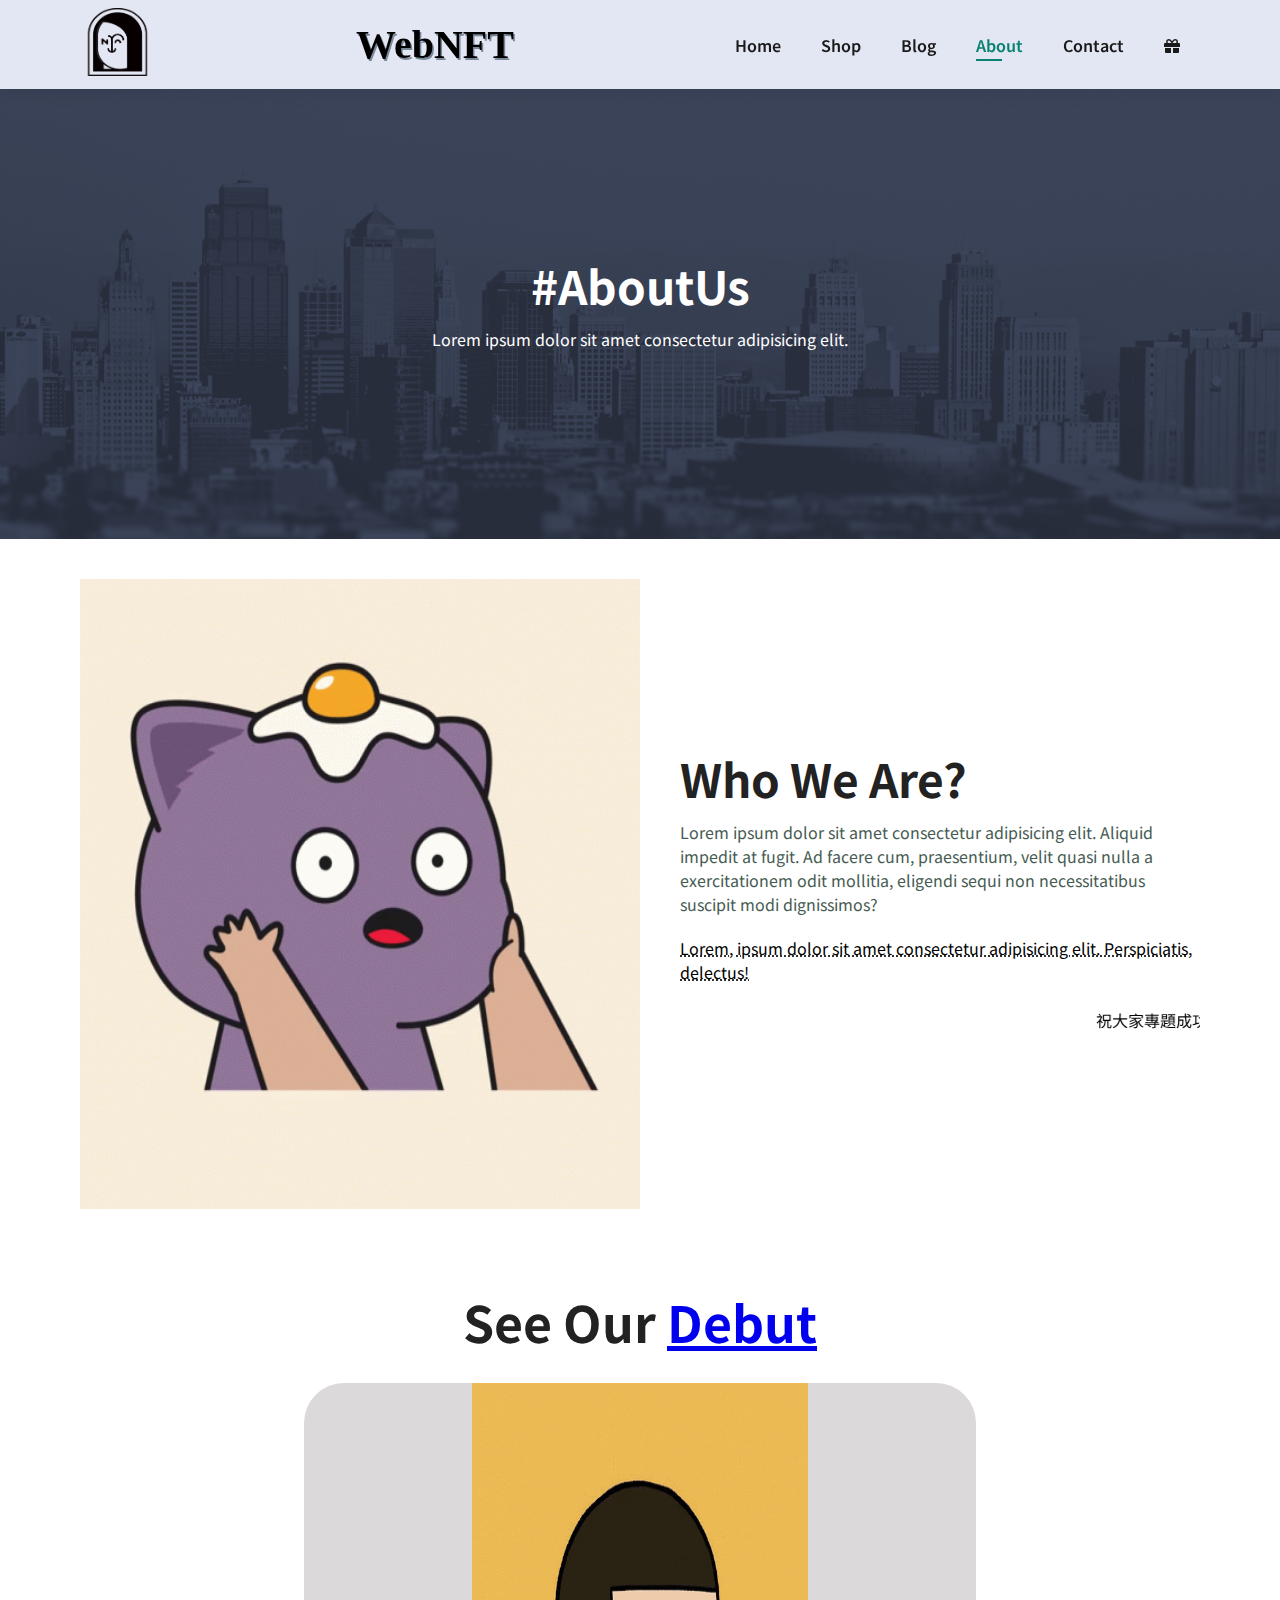
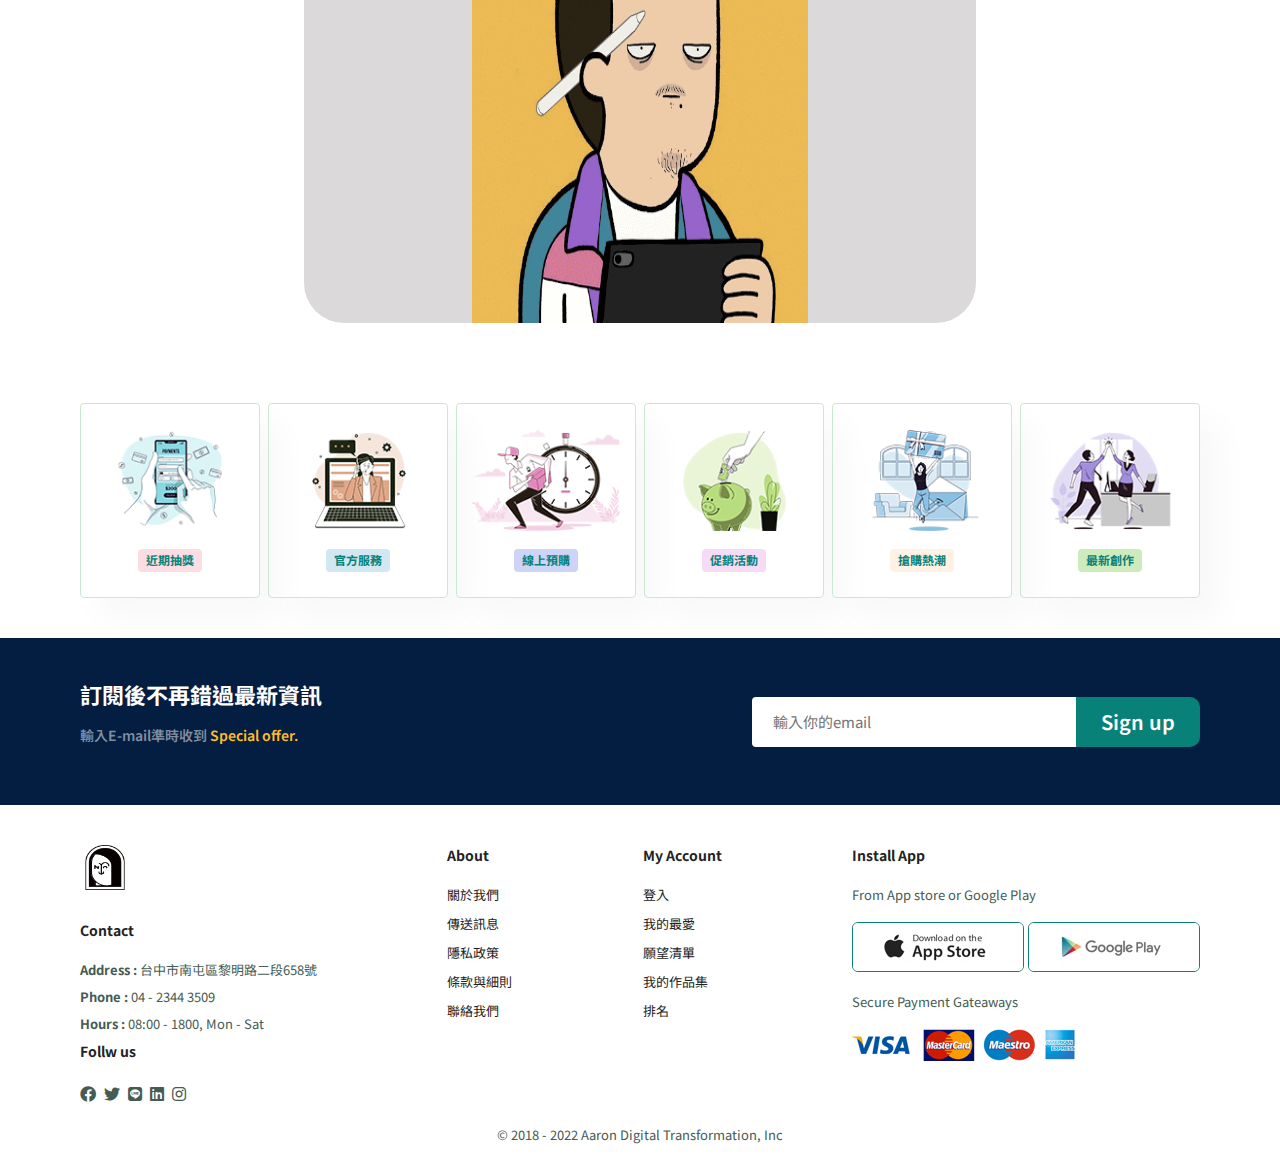
==== about.html @ 46f28f14 "First Upload" ====
<!DOCTYPE html>
<html lang="zh">
  <head>
    <meta charset="UTF-8" />
    <meta http-equiv="X-UA-Compatible" content="IE=edge" />
    <meta name="viewport" content="width=device-width, initial-scale=1.0" />
    <title>NFT Website</title>
    <link
      rel="stylesheet"
      href="https://use.fontawesome.com/releases/v5.15.4/css/all.css"
    />
    <link rel="stylesheet" href="./styles/style.css" />
    <link rel="shortcut icon" href="./img/logo2.png" />
  </head>
  <body>
    <!-- 標題 -->
    <section id="header">
      <a href="#"
        ><img
          src="img/logo2.png"
          class="logo"
          alt="logo"
          style="width: 75px; height: 68px"
        />
      </a>
      <span>WebNFT</span>

      <div>
        <ul id="navbar">
          <li><a href="index.html">Home</a></li>
          <li><a href="shop.html">Shop</a></li>
          <li><a href="blog.html">Blog</a></li>
          <li><a class="active" href="About.html">About</a></li>
          <li><a href="Contact.html">Contact</a></li>
          <li id="lg-bag">
            <a href="cart.html"><i class="fas fa-gift"></i></a>
          </li>
          <a href="#" id="close"><i class="fas fa-times"></i></a>
        </ul>
      </div>
      <div id="mobile">
        <a href="cart.html"><i class="fas fa-gift"></i></a>
        <i id="bar" class="fas fa-outdent bar"></i>
      </div>
    </section>
    <!-- 主視覺 -->
    <section id="page-header" class="about-header">
      <h2>#AboutUs</h2>
      <p>Lorem ipsum dolor sit amet consectetur adipisicing elit.</p>
    </section>

    <!-- Main contain -->
    <section id="about-head" class="section-p1">
      <img src="./img/blog/nft7.gif" alt="" />
      <div>
        <h2>Who We Are?</h2>
        <p>
          Lorem ipsum dolor sit amet consectetur adipisicing elit. Aliquid
          impedit at fugit. Ad facere cum, praesentium, velit quasi nulla a
          exercitationem odit mollitia, eligendi sequi non necessitatibus
          suscipit modi dignissimos?
        </p>

        <abbr title=""
          >Lorem, ipsum dolor sit amet consectetur adipisicing elit.
          Perspiciatis, delectus!</abbr
        >
        <br /><br />
        <marquee
          bgcolor=""
          loop="0"
          scrollamount="5"
          width="100%"
          border-radius="10px"
          >祝大家專題成功，順利轉職與賦能!!</marquee
        >
      </div>
    </section>

    <!-- 展示窗 -->
    <section id="about-debut" class="section-p1">
      <h1>See Our <a href="#">Debut</a></h1>
      <div class="gif">
        <img src="./img/about/nft.gif" alt="" />
      </div>
    </section>
    <!-- 服務項目 -->
    <section id="feature" class="section-p1">
      <div class="fe-box">
        <img src="./img/features/f1.png" alt="f1" />
        <h6>近期抽獎</h6>
      </div>
      <div class="fe-box">
        <img src="./img/features/f6.png" alt="f6" />
        <h6>官方服務</h6>
      </div>
      <div class="fe-box">
        <img src="./img/features/f2.png" alt="f2" />
        <h6>線上預購</h6>
      </div>
      <div class="fe-box">
        <img src="./img/features/f3.png" alt="f3" />
        <h6>促銷活動</h6>
      </div>
      <div class="fe-box">
        <img src="./img/features/f4.png" alt="f4" />
        <h6>搶購熱潮</h6>
      </div>
      <div class="fe-box">
        <img src="./img/features/f5.png" alt="f5" />
        <h6>最新創作</h6>
      </div>
    </section>
    <!-- News -->
    <section id="newsletter" class="section-p1">
      <div class="newstext">
        <h4>訂閱後不再錯過最新資訊</h4>
        <p>輸入E-mail準時收到<span> Special offer.</span></p>
      </div>
      <div class="form">
        <input type="text" placeholder="輸入你的email" />
        <button class="normal">Sign up</button>
      </div>
    </section>

    <!-- Itro  -->
    <footer class="section-p1">
      <div class="col">
        <img
          src="./img/logo2.png"
          alt="logo2"
          class="logo2"
          style="width: 50px; height: 45px"
        />
        <h4>Contact</h4>
        <p><strong>Address :</strong> 台中市南屯區黎明路二段658號</p>
        <p><strong>Phone :</strong> 04 - 2344 3509</p>
        <p><strong>Hours :</strong> 08:00 - 1800, Mon - Sat</p>
        <div class="follow">
          <h4>Follw us</h4>
          <div class="icon">
            <i class="fab fa-facebook"></i>
            <i class="fab fa-twitter"></i>
            <i class="fab fa-line"></i>
            <i class="fab fa-linkedin"></i>
            <i class="fab fa-instagram"></i>
          </div>
        </div>
      </div>

      <div class="col">
        <h4>About</h4>
        <a href="#">關於我們</a>
        <a href="#">傳送訊息</a>
        <a href="#">隱私政策</a>
        <a href="#">條款與細則</a>
        <a href="#">聯絡我們</a>
      </div>

      <div class="col">
        <h4>My Account</h4>
        <a href="#">登入</a>
        <a href="#">我的最愛</a>
        <a href="#">願望清單</a>
        <a href="#">我的作品集</a>
        <a href="#">排名</a>
      </div>

      <div class="col install">
        <h4>Install App</h4>
        <p>From App store or Google Play</p>
        <div class="row">
          <img src="./img/pay/app.jpg" alt="apple" />
          <img src="./img/pay/play.jpg" alt="google" />
        </div>
        <p>Secure Payment Gateaways</p>
        <img src="./img/pay/pay.png" alt="" />
      </div>

      <div class="copyright">
        <p>© 2018 - 2022 Aaron Digital Transformation, Inc</p>
      </div>
    </footer>

    <script src="./JS/app.js"></script>
  </body>
</html>
---- styles/style.css ----
@import url("https://fonts.googleapis.com/css2?family=Noto+Sans+TC&display=swap");
* {
  margin: 0;
  padding: 0;
  box-sizing: border-box;
  font-family: "Noto Sans TC", sans-serif;
}

h1 {
  font-size: 50px;
  line-height: 64px;
  color: #222;
}

h2 {
  font-size: 46px;
  line-height: 54px;
  color: #222;
}

h4 {
  font-size: 20px;
  color: #222;
}

h6 {
  font-size: 12px;
  font-weight: 700;
}

p {
  font-size: 16px;
  color: #465b52;
  margin: 15px 0 20px 0;
}

.section-p1 {
  padding: 40px 80px;
}

.section-m1 {
  margin: 40px 0;
}

button.normal {
  font-size: 20px;
  font-weight: 600;
  padding: 10px 25px;
  margin-top: 0;
  color: black;
  background-color: #fff;
  border-radius: 10px;
  cursor: pointer;
  border: none;
  outline: none;
  transition: 0.2s;
}

button.white {
  font-size: 13px;
  font-weight: 600;
  padding: 11px 18px;
  margin-top: 25px;
  color: #fff;
  background-color: transparent;
  border-radius: 5px;
  cursor: pointer;
  border: 1px solid white;
  outline: none;
  transition: 0.2s;
}

body {
  width: 100%;
}

#header {
  display: flex;
  align-items: center;
  justify-content: space-between;
  padding: 8px 80px;
  background-color: #e3e6f3;
  box-shadow: 0 5px 15px rgba(0, 0, 0, 0.06);
  z-index: 999;
  position: -webkit-sticky;
  position: sticky;
  top: 0;
  left: 0;
}
#header span {
  font-size: 2.5rem;
  font-family: Georgia, "Times New Roman", Times, serif;
  font-weight: 900;
  text-shadow: 1.5px 2px lightslategrey;
}
#header #navbar {
  display: flex;
  align-items: flex-start;
  justify-self: center;
}
#header #navbar li {
  list-style: none;
  padding: 0 20px;
  position: relative;
}
#header #navbar li a {
  text-decoration: none;
  font-size: 16px;
  font-weight: 600;
  color: #1a1a1a;
  transition: 0.3s ease;
}
#header #navbar li a:hover, #header #navbar li a.active {
  color: #088170;
}
#header #navbar li a.active::after, #header #navbar li a:hover::after {
  content: "";
  width: 30%;
  height: 2px;
  background-color: #088170;
  position: absolute;
  bottom: -4px;
  left: 20px;
}

#mobile {
  display: none;
  align-items: center;
}
#mobile .bar:hover {
  color: #088178;
  cursor: pointer;
}

#close {
  display: none;
}

#hero {
  background-image: url("../img/hero.gif");
  height: 85vh;
  width: 100%;
  background-size: cover;
  background-position: top 50% right 0;
  padding: 10px 35px;
  display: flex;
  flex-direction: column;
  align-items: flex-start;
  justify-content: flex-start;
}
#hero h4 {
  padding-bottom: 15px;
}
#hero h1 {
  color: #088170;
}
#hero button {
  background-image: url(../img/button.png);
  background-color: transparent;
  color: #088170;
  border: 0;
  padding: 5px 100px 14px 60px;
  background-size: 80%;
  background-repeat: no-repeat;
  cursor: pointer;
  font-weight: 700;
  font-size: 20px;
}

#feature {
  display: flex;
  align-items: center;
  justify-content: space-between;
  flex-wrap: wrap;
}
#feature .fe-box {
  width: 180px;
  text-align: center;
  padding: 25px 15px;
  box-shadow: 20px 20px 34px rgba(0, 0, 0, 0.03);
  border: 1px solid #cce7d0;
  border-radius: 4px;
}
#feature .fe-box:hover {
  box-shadow: 10px 10px 54px rgba(70, 62, 211, 0.1);
  cursor: pointer;
}
#feature .fe-box img {
  width: 100%;
  margin-bottom: 10px;
}
#feature .fe-box h6 {
  display: inline-block;
  padding: 5px 8px 6px 8px;
  line-height: 1;
  border-radius: 4px;
  color: #088178;
  background-color: #fddde4;
}
#feature .fe-box:nth-child(2) h6 {
  background-color: #d1e8f2;
}
#feature .fe-box:nth-child(3) h6 {
  background-color: #cdd4f8;
}
#feature .fe-box:nth-child(4) h6 {
  background-color: #f6dbf6;
}
#feature .fe-box:nth-child(5) h6 {
  background-color: #fff2e5;
}
#feature .fe-box:nth-child(6) h6 {
  background-color: #cdebbc;
}

#product1 {
  text-align: center;
}
#product1 .pro-container {
  display: flex;
  justify-content: space-between;
  padding-top: 20px;
  flex-wrap: wrap;
}
#product1 .pro {
  width: 23%;
  min-width: 250px;
  padding: 10px 12px;
  border: 1px solid #cce7d0;
  border-radius: 25px;
  cursor: pointer;
  box-shadow: 20px 20px 30px rgba(0, 0, 0, 0.02);
  margin: 15px 0;
  transition: 0.2s ease;
  position: relative;
}
#product1 .pro:hover {
  box-shadow: 20px 20px 30px rgba(0, 0, 0, 0.06);
}
#product1 .pro img {
  width: 100%;
  height: 60%;
  border-radius: 20px;
}
#product1 .pro .like {
  width: 40px;
  height: 40px;
  line-height: 40px;
  border-radius: 50px;
  background-color: #e8f6ea;
  font-weight: 500px;
  color: #088178;
  border: 1px solid #cce7d0;
  position: absolute;
  bottom: 20px;
  right: 10px;
}
#product1 .pro .like:hover {
  color: rgb(204, 88, 88);
  background-color: lightpink;
}
#product1 .pro .des {
  text-align: start;
  padding: 10px 0;
}
#product1 .pro .des .name {
  color: #606063;
  font-size: 12px;
}
#product1 .pro .des .h5 {
  padding-top: 7px;
  color: #1a1a1a;
  font-size: 14px;
}
#product1 .pro .des #star {
  font-size: 12px;
  color: rgb(243, 181, 25);
}
#product1 .pro .des .m1 {
  padding: 7px 0 0 4px;
  font-size: 15px;
  font-weight: 700;
  color: grey;
}

#banner {
  display: flex;
  flex-direction: column;
  justify-content: center;
  align-items: center;
  text-align: center;
  background-image: url("../img/banner/nft2.png");
  width: 100%;
  height: 50vh;
  background-size: cover;
  background-position: center;
}
#banner h4 {
  color: white;
  font-size: 30px;
  font-weight: 1000;
}
#banner h2 {
  color: white;
  font-size: 50px;
  padding: 5px 20px;
  margin-top: 5px;
}
#banner h2 span {
  text-shadow: 5px 5px #558abb;
}
#banner button {
  margin-top: 15px;
}
#banner button:hover {
  background-color: #0ba18d;
  color: white;
}

#sm-banner {
  display: flex;
  justify-content: space-between;
  flex-wrap: wrap;
}
#sm-banner .banner-box {
  display: flex;
  flex-direction: column;
  justify-content: center;
  align-items: flex-start;
  text-align: center;
  background-image: url("../img/banner/b17.jpg");
  min-width: 47%;
  height: 50vh;
  background-size: cover;
  background-position: center;
  padding: 30px;
}
#sm-banner .banner-box2 {
  background-image: url("../img/banner/NFT1.gif");
}
#sm-banner h4 {
  color: white;
  font-size: 30px;
  font-weight: 300;
}
#sm-banner h2 {
  color: white;
  font-size: 40px;
  font-weight: 800;
}
#sm-banner span {
  color: white;
  font-size: 20px;
  font-weight: 500;
  padding-bottom: 15px;
}
#sm-banner .banner-box:hover button {
  background-color: #088170;
  border: 1px solid #088178;
}

#banner3 {
  display: flex;
  justify-content: space-between;
  flex-wrap: wrap;
  padding: 0 80px;
}
#banner3 .banner-box {
  display: flex;
  flex-direction: column;
  justify-content: center;
  align-items: flex-start;
  text-align: center;
  background-image: url("../img/banner/nft4.gif");
  min-width: 30%;
  height: 35vh;
  background-size: cover;
  background-position: center;
  padding: 30px;
  margin-bottom: 20px;
}
#banner3 .banner-box2 {
  background-image: linear-gradient(rgba(0, 0, 0, 0.3), rgba(0, 0, 0, 0.5)), url("../img/banner/nft5.jpg");
}
#banner3 .banner-box3 {
  background-image: url("../img/banner/b7.jpg");
}
#banner3 h2 {
  color: #fff;
  font-weight: 900;
  font-size: 22px;
  text-shadow: 2px 2px gray;
}
#banner3 h3 {
  color: red;
  font-weight: 800;
  font-size: 17px;
  text-shadow: 2px 2px gray;
}

#newsletter {
  display: flex;
  justify-content: space-between;
  flex-wrap: wrap;
  align-items: center;
  background-image: url("../img/banner/b14.png");
  background-repeat: no-repeat;
  background-position: 20% 30%;
  background-color: #041e42;
}
#newsletter h4 {
  font-size: 22px;
  font-weight: 700;
  color: #fff;
}
#newsletter p {
  font-size: 14px;
  font-weight: 600;
  color: #818ea0;
}
#newsletter p span {
  color: #ffbd27;
}
#newsletter .form {
  display: flex;
  width: 40%;
}
#newsletter input {
  height: 3.125rem;
  padding: 0 1.25rem;
  font-size: 15px;
  width: 100%;
  border: 1px solid transparent;
  border-radius: 4px;
  outline: none;
  border-top-right-radius: 0;
  border-bottom-right-radius: 0;
}
#newsletter button {
  background-color: #088178;
  color: white;
  white-space: nowrap;
  border-top-left-radius: 0;
  border-bottom-left-radius: 0;
}

footer {
  display: flex;
  flex-wrap: wrap;
  justify-content: space-between;
}
footer .col {
  display: flex;
  flex-direction: column;
  align-items: flex-start;
  margin-bottom: 20px;
}
footer .logo2 {
  margin-bottom: 30px;
}
footer h4 {
  font-size: 14px;
  padding-bottom: 20px;
}
footer p {
  font-size: 13px;
  margin: 0 0 8px 0;
}
footer a {
  font-size: 13px;
  text-decoration: none;
  color: #222;
  margin-bottom: 10px;
}
footer a:hover {
  color: #088178;
}
footer .follow i {
  color: #465b52;
  padding-right: 4px;
  cursor: pointer;
}
footer .follow i:hover {
  color: #088178;
}
footer .install img {
  margin: 10px 0 15px 0;
}
footer .install .row img {
  border: 1px solid #088178;
  border-radius: 6px;
}
footer .copyright {
  width: 100%;
  text-align: center;
  margin-bottom: -20px;
}

#page-header {
  background-image: url("../img/banner/nft9.gif");
  width: 100%;
  height: 50vh;
  background-size: cover;
  display: flex;
  justify-content: center;
  text-align: center;
  flex-direction: column;
  padding: 14px;
}
#page-header h2,
#page-header p {
  color: white;
}

#pagination {
  text-align: center;
}
#pagination a {
  text-decoration: none;
  background-color: #088178;
  padding: 13px 20px;
  border-radius: 4px;
  color: white;
  font-weight: 600;
}
#pagination a i {
  font-size: 16px;
  font-weight: 600;
}

#nft {
  display: flex;
  margin-top: 20px;
}
#nft .single-pro-nft {
  width: 40%;
  margin-right: 50px;
}
#nft .single-pro-details {
  width: 50%;
  padding: 30px 0 0 40px;
}
#nft .single-pro-details .eth {
  font-size: 40px;
  color: #606063;
  margin-bottom: 8px;
}
#nft .single-pro-details .m2 {
  font-size: 30px;
  color: rgb(108, 108, 24);
}
#nft .single-pro-details h4 {
  padding: 30px 0 10px 0;
}
#nft .single-pro-details select {
  display: block;
  padding: 5px 10px;
  margin-bottom: 10px;
}
#nft .single-pro-details input {
  width: 50px;
  height: 47px;
  padding-left: 10px;
  font-size: 16px;
  margin-right: 10px;
}
#nft .single-pro-details input:focus {
  outline: none;
}
#nft .single-pro-details button {
  background-color: #088178;
  color: white;
}
#nft .single-pro-details span {
  line-height: 25px;
}

.small-img-group {
  display: flex;
  justify-content: space-between;
}

.small-img-col {
  flex-basis: 24%;
  cursor: pointer;
}

#page-header.blog-header {
  background-image: url(../img/banner/b19.jpg);
}

#blog {
  padding: 150px 150px 0 150px;
}
#blog .blog-box {
  display: flex;
  align-items: center;
  width: 100%;
  position: relative;
  padding-bottom: 90px;
}
#blog .blog-box h1 {
  position: absolute;
  top: -40px;
  left: 0;
  font-size: 70px;
  font-weight: 700;
  color: #c9cbce;
  z-index: -9;
}
#blog .blog-img {
  width: 50%;
  margin-right: 40px;
}
#blog .blog-details {
  width: 50%;
}
#blog .blog-details a {
  text-decoration: none;
  font-size: 11px;
  color: black;
  font-weight: 700;
  position: relative;
  transition: 0.3s ease;
}
#blog .blog-details a::after {
  content: "";
  width: 50px;
  height: 1px;
  background-color: black;
  position: absolute;
  top: 8px;
  right: -60px;
}
#blog .blog-details a:hover {
  color: #088178;
}
#blog .blog-details a:hover::after {
  background-color: #088178;
}
#blog img {
  width: 80%;
  height: 400px;
  -o-object-fit: cover;
     object-fit: cover;
}

#page-header.about-header {
  background-image: url(../img/about/banner.png);
}

#about-head {
  display: flex;
  align-items: center;
}
#about-head div {
  padding-left: 40px;
}
#about-head img {
  width: 50%;
  height: 70vh;
}

#about-debut {
  text-align: center;
}
#about-debut .gif {
  display: flex;
  width: 60%;
  height: 60%;
  margin: 30px auto 0 auto;
  background-color: rgba(165, 161, 161, 0.4);
  border-radius: 40px;
}
#about-debut .gif img {
  display: block;
  margin: auto;
  width: 50%;
  height: 60vh;
}

#page-header.contact-header {
  background-image: url(../img/banner/b1.jpg);
}

#contact-details {
  display: flex;
  align-items: center;
  justify-content: space-between;
}
#contact-details .details {
  width: 40%;
}
#contact-details .details span {
  font-size: 12px;
}
#contact-details .details h2 {
  font-size: 26px;
  line-height: 36px;
  padding: 20px 0;
}
#contact-details .details h3 {
  font-size: 16px;
  padding-bottom: 15px;
}
#contact-details .details li {
  list-style: none;
  display: flex;
  padding: 10px 0;
}
#contact-details .details li i {
  font-size: 14px;
  padding-right: 22px;
}
#contact-details .details li p {
  margin: 0;
  font-size: 14px;
}
#contact-details .map {
  width: 55%;
  height: 400px;
}
#contact-details .map iframe {
  width: 100%;
  height: 100%;
}

#form-details {
  display: flex;
  justify-content: space-between;
  margin: 30px;
  padding: 80px;
  border: 1px solid rgb(199, 197, 197);
}
#form-details form {
  width: 65%;
  display: flex;
  flex-direction: column;
  align-items: flex-start;
}
#form-details form span {
  font-size: 12px;
}
#form-details form h2 {
  font-size: 26px;
  line-height: 35px;
  padding: 20px 0;
}
#form-details form input,
#form-details form textarea {
  width: 100%;
  padding: 12px 15px;
  outline: none;
  margin-bottom: 20px;
  border: 1px solid #e1e1e1;
}
#form-details form button {
  background-color: #088178;
  color: white;
}
#form-details .people div {
  padding-bottom: 25px;
  display: flex;
  align-items: flex-start;
}
#form-details .people div img {
  width: 65px;
  height: 60px;
  -o-object-fit: cover;
     object-fit: cover;
  margin-right: 15px;
}
#form-details .people div p {
  margin: 0;
  font-size: 13px;
  line-height: 25px;
}
#form-details .people div p span {
  display: block;
  font-size: 16px;
  font-weight: 600;
  color: black;
}

#cart {
  overflow-x: auto;
}
#cart table {
  width: 100%;
  border-collapse: collapse;
  table-layout: fixed;
  white-space: nowrap;
}
#cart table img {
  width: 70px;
}
#cart table td:nth-child(1) {
  width: 100px;
  text-align: center;
}
#cart table td:nth-child(2) {
  width: 150px;
  text-align: center;
}
#cart table td:nth-child(3) {
  width: 250px;
  text-align: center;
}
#cart table td:nth-child(4), #cart table td:nth-child(5), #cart table td:nth-child(6) {
  width: 150px;
  text-align: center;
}
#cart table td:nth-child(5) input {
  width: 70px;
  padding: 10px 5px 10px 15px;
}
#cart table thead {
  border: 1px solid #e2e9e1;
  border-left: none;
  border-right: none;
}
#cart table thead td {
  font-weight: 700;
  font-size: 13px;
  padding: 18px 0;
}
#cart table tbody tr td {
  padding-top: 15px;
  font-size: 13px;
}

#cart-add {
  display: flex;
  flex-wrap: wrap;
  justify-content: space-between;
}
#cart-add #coupon {
  width: 50%;
  margin-bottom: 30px;
}
#cart-add #coupon h3 {
  padding-bottom: 15px;
}
#cart-add #coupon input {
  padding: 12px 20px;
  outline: none;
  width: 60%;
  margin-right: 10px;
  border: 1px solid #e2e0e1;
}
#cart-add #coupon button {
  background-color: #088178;
  color: white;
  padding: 5px 18px 10px 18px;
}
#cart-add #subtotal {
  width: 50%;
  margin-bottom: 30px;
  border: 1px solid #e2e9e1;
  padding: 30px;
}
#cart-add #subtotal table {
  border-collapse: collapse;
  width: 100%;
  margin-bottom: 20px;
}
#cart-add #subtotal table td {
  width: 50%;
  border: 1px solid #e2e9e1;
  padding: 10px;
  font-size: 13px;
}
#cart-add #subtotal h3 {
  padding-bottom: 15px;
}
#cart-add #subtotal button {
  background-color: #088178;
  color: white;
  padding: 5px 18px 10px 18px;
}

@media (max-width: 821px) {
  .section-p1 {
    padding: 40px 40px;
  }
  #page-header.shop-header {
    width: 100%;
    height: 40vh;
    background-size: contain;
    background-repeat: no-repeat;
  }
  #navbar {
    display: flex;
    flex-direction: column;
    align-items: flex-start;
    justify-content: flex-start;
    position: fixed;
    top: 0;
    right: -300px;
    height: 100vh;
    width: 200px;
    background-color: #e3e6f3;
    box-shadow: 0 40px 60px rgba(0, 0, 0, 0.2);
    padding: 80px 0 0 10px;
    transition: 0.3s;
  }
  #navbar li {
    margin-bottom: 25px;
  }
  #navbar.active {
    right: 0px;
  }
  #mobile {
    display: flex;
    align-items: center;
  }
  #mobile i {
    color: #1a1a1a;
    font-size: 24px;
    padding-left: 20px;
  }
  #close {
    display: initial;
    position: absolute;
    top: 30px;
    left: 30px;
    color: rgb(27, 25, 25);
    font-size: 24px;
  }
  #lg-bag {
    display: none;
  }
  #hero {
    height: 60vh;
    padding: 0px 80px;
    background-position: top 30% right 30%;
  }
  #hero h2 {
    font-size: 30px;
    margin: -20px 0;
  }
  #hero p {
    font-size: 13px;
  }
  #hero button {
    position: absolute;
    right: 0;
    padding: 0px 50px 12px 18px;
    margin-top: 5px;
    font-size: 15px;
  }
  #feature {
    justify-content: center;
  }
  #feature .fe-box {
    margin: 15px 15px;
  }
  #product1 .pro-container {
    justify-content: center;
  }
  #product1 .pro {
    margin: 15px 15px;
  }
  #banner {
    height: 43vh;
  }
  #sm-banner .banner-box {
    min-width: 100%;
    height: 50vh;
    margin-bottom: 20px;
  }
  #banner3 {
    padding: 0 40px;
  }
  #banner3 .banner-box {
    width: 28%;
  }
  #newletter .form {
    width: 70%;
  }
  #blog {
    padding: 100px 20px 0 150px;
  }
  #blog .blog-box {
    display: flex;
    flex-direction: column;
    align-items: flex-start;
  }
  #blog .blog-img {
    width: 100%;
    margin-right: 0px;
    margin-bottom: 30px;
  }
  #blog .blog-details {
    width: 100%;
  }
  #about-debut .gif img {
    display: block;
    margin: auto;
    width: 60%;
    height: 50vh;
  }
  #form-details {
    padding: 40px;
  }
  #form-details form {
    width: 50%;
  }
}
@media (max-width: 620px) {
  #header {
    padding: 10px 30px;
  }
  #page-header.shop-header {
    width: 100%;
    height: 30vh;
  }
  .section-p1 {
    padding: 20px;
  }
  h1 {
    font-size: 28px;
  }
  h2 {
    font-size: 32px;
  }
  #hero {
    padding: 0 20px;
    background-position: 55%;
  }
  #feature {
    justify-content: space-between;
  }
  #feature .fe-box {
    width: 45%;
    margin: 0 0 15px 0;
  }
  #product1 .pro {
    width: 100%;
  }
  #banner {
    height: 40vh;
  }
  #sm-banner .banner-box {
    height: 40vh;
  }
  #sm-banner .banner-box2 {
    margin-top: 20px;
  }
  #banner3 {
    padding: 0 20px;
  }
  #banner3 .banner-box {
    width: 100%;
  }
  #newsletter {
    padding: 40px 20px;
  }
  #newsletter .form {
    width: 100%;
  }
  #nft {
    display: flex;
    flex-direction: column;
  }
  #nft .single-pro-nft {
    width: 100%;
    margin-right: 0px;
  }
  #nft .single-pro-details {
    width: 100%;
  }
  #blog {
    padding: 100px 20px 0 150px;
  }
  #blog .blog-box {
    display: flex;
    flex-direction: column;
    align-items: flex-start;
  }
  #blog .blog-img {
    width: 100%;
    margin-right: 0px;
    margin-bottom: 30px;
  }
  #blog .blog-details {
    width: 100%;
  }
  #about-head {
    flex-direction: column;
  }
  #about-head img {
    width: 100%;
  }
  #about-debut .gif img {
    width: 100%;
    height: 30%;
  }
  #contact-details {
    flex-direction: column;
  }
  #contact-details .details {
    width: 100%;
    margin-bottom: 30px;
  }
  #contact-details .map {
    width: 100%;
  }
  #form-details {
    margin: 10px;
    padding: 30px 10px;
    flex-wrap: wrap;
  }
  #form-details form {
    width: 100%;
    margin-bottom: 30px;
  }
  #cart-add {
    flex-direction: column;
  }
  #cart-add #coupon {
    width: 80%;
    display: block;
    margin: 20px 0 20px 80px;
  }
  #cart-add #subtotal {
    width: 100%;
    padding: 20px;
  }
}/*# sourceMappingURL=style.css.map */
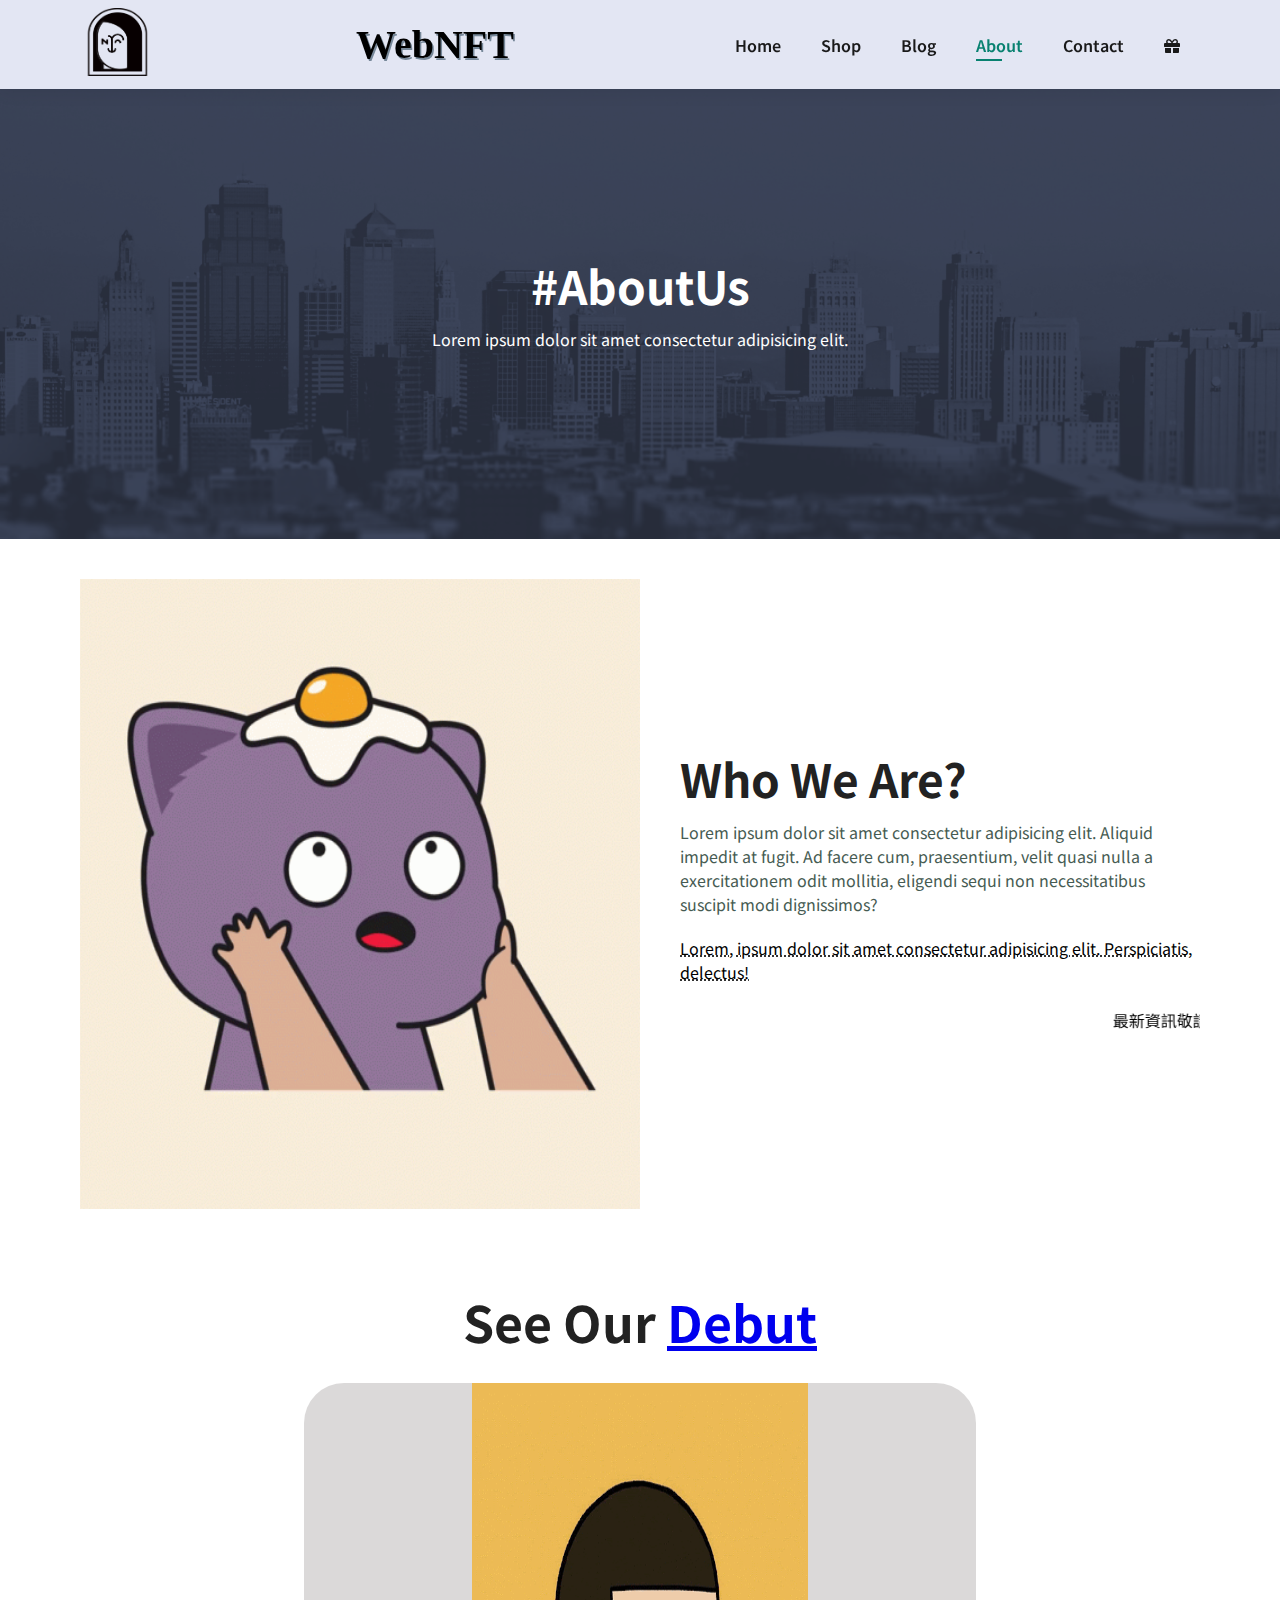
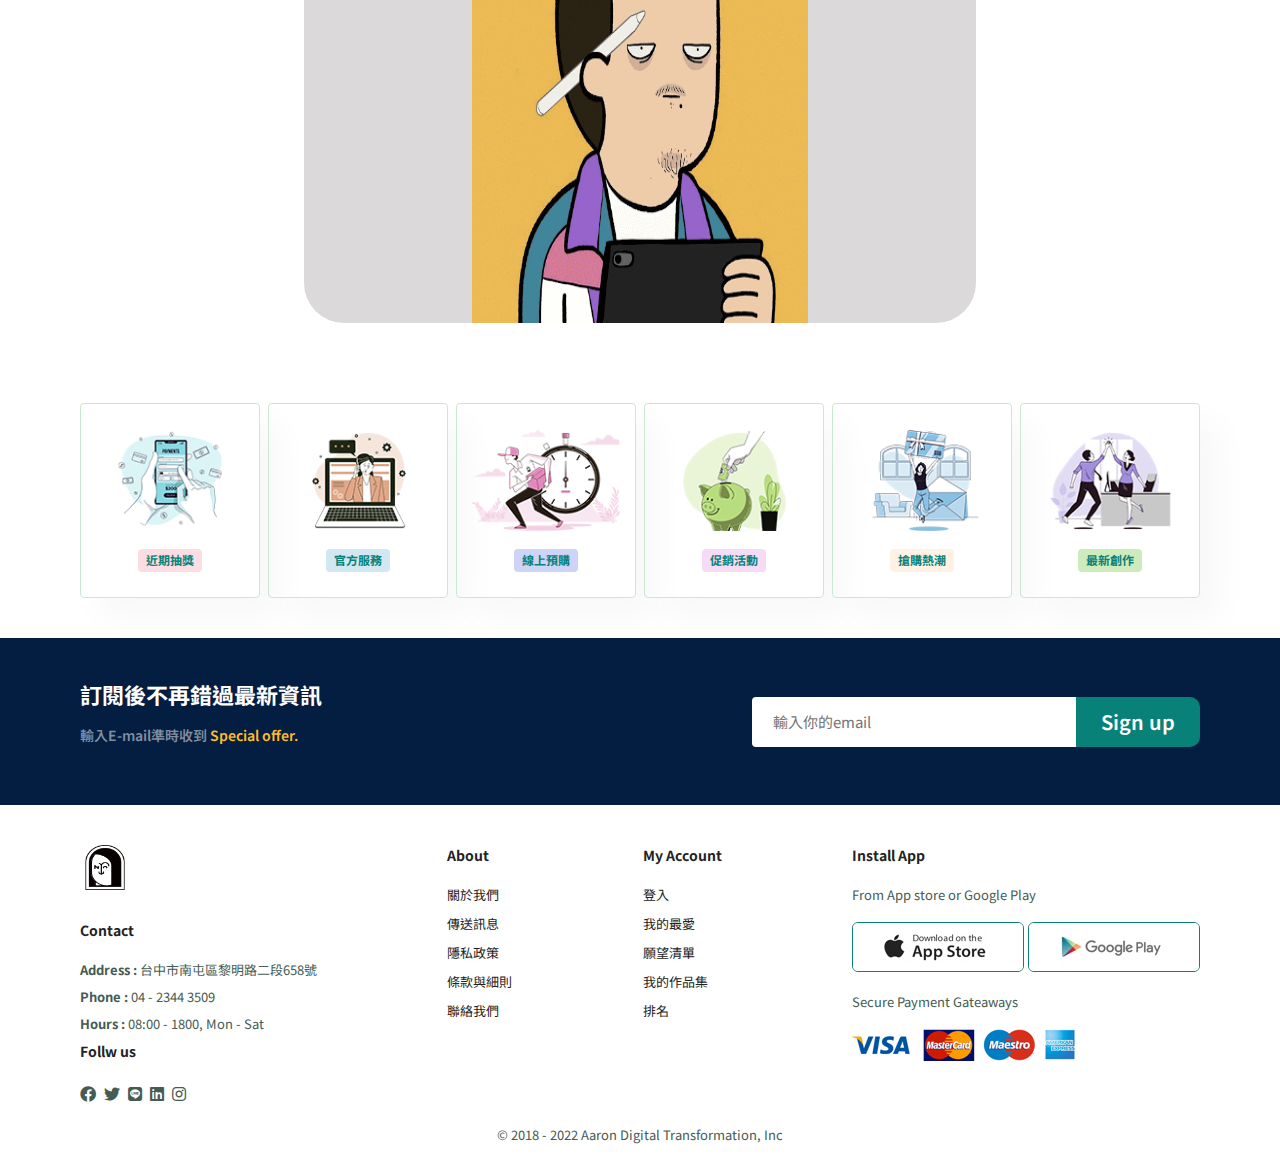
==== commit 783aadec: "Update about.html" ====
--- a/about.html
+++ b/about.html
@@ -30,8 +30,8 @@
           <li><a href="index.html">Home</a></li>
           <li><a href="shop.html">Shop</a></li>
           <li><a href="blog.html">Blog</a></li>
-          <li><a class="active" href="About.html">About</a></li>
-          <li><a href="Contact.html">Contact</a></li>
+          <li><a class="active" href="about.html">About</a></li>
+          <li><a href="contact.html">Contact</a></li>
           <li id="lg-bag">
             <a href="cart.html"><i class="fas fa-gift"></i></a>
           </li>
@@ -72,7 +72,7 @@
           scrollamount="5"
           width="100%"
           border-radius="10px"
-          >祝大家專題成功，順利轉職與賦能!!</marquee
+          >最新資訊敬請期待!!</marquee
         >
       </div>
     </section>
